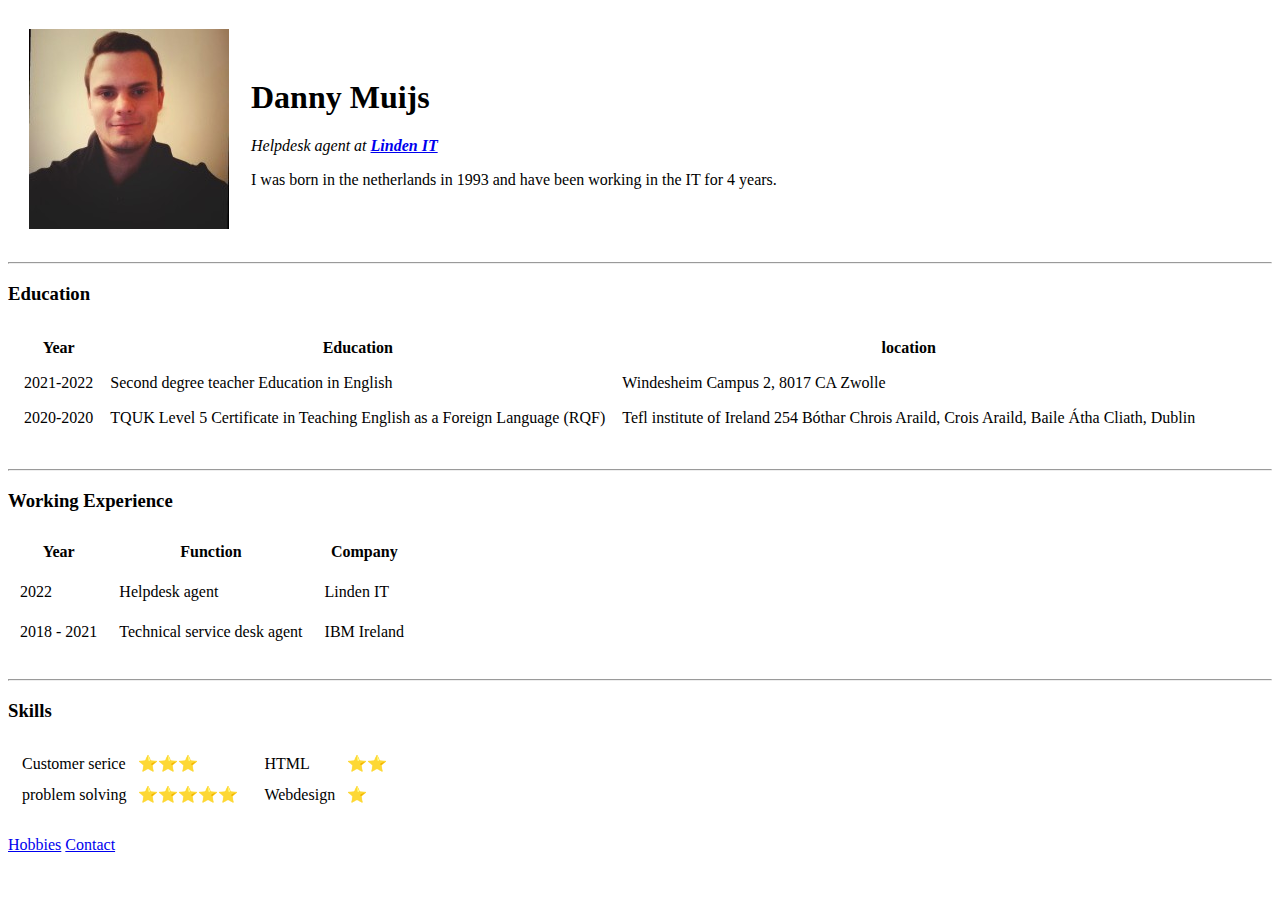
==== index.html @ 8eea300e "Add files via upload" ====
<!DOCTYPE html>
<html lang="en">
<head>
    <meta charset="UTF-8">
    <meta http-equiv="X-UA-Compatible" content="IE=edge">
    <meta name="viewport" content="width=device-width, initial-scale=1.0">
    <title>Danny's personal site</title>
</head>
<body>
    <table cellspacing="20">
        <tr>
            <td><img src="img\profilepic.jpg" sizes="1, 1" alt="Profile picute of Danny Muijs"></td>
            <td><h1>Danny Muijs</h1>
                <p><em>Helpdesk agent at  <a href="https://linden-it.com/?creative=489729569034&keyword=linden%20it&matchtype=e&network=g&device=c&gclid=CjwKCAjw2f-VBhAsEiwAO4lNeLTTnmZ4fYAHEWc9xFS6N246PMO1slwIfN7_EBMMfT_gnp2p427boxoCN8EQAvD_BwE"> <b> Linden IT </b></a> </em></p>
                 <p>I was born in the netherlands in  1993 and have been working in the IT for 4 years.</p></td>
                </tr>
    </table>
    
    <hr>
    <h3>Education</h3>
    <table cellspacing ="15">
        <thead>
            <tr>
            <th>Year</th>
            <th> Education</th>
            <th>location</th>
            </tr>
        </thead>

        <tbody>
            <tr>
                <td>2021-2022</td>
                <td>Second degree teacher Education in English</td>
                <td>Windesheim Campus 2, 8017 CA Zwolle</td>
            </tr>
            <tr>
                <td>2020-2020</td>
                <td>TQUK Level 5 Certificate in Teaching English as a 
                    Foreign Language (RQF)</td>
                <td>Tefl institute of Ireland 254 Bóthar Chrois Araild, Crois Araild, 
                    Baile Átha Cliath, Dublin</td>
            </tr>
        </tbody>
   
    </table>
        <br>
        <hr>
        <table cellpadding="10">
        

        <h3>Working Experience</h3>
            <tr>
                <th>Year</th>
                <th>Function</th>
                <th>Company</th> 
            </tr>
            <tr>
                <td>2022 </td>
                <td>Helpdesk agent </td>
                <td>Linden IT</td>
            </tr>
            <TR>
                <td>2018 - 2021</td>
                <td>Technical service desk agent</td>
                <td>IBM Ireland</td>
            </TR>
        </table>
        <br>
        <hr>

        <h3>Skills</h3>
        <table >
            <tr>

                <td>
                    <table cellspacing = "10" >
                        <tr>
                            <td>Customer serice</td>
                            <td>⭐⭐⭐</td>
                        </tr>
                        <tr>
                            <td>problem solving</td>
                            <td>⭐⭐⭐⭐⭐</td>
                        </tr>
                    </table>
                    <td>
                        <table cellspacing = "10">
                            <tr>
                                <td> HTML</td>
                                <td>⭐⭐</td>
                            </tr>
                            <tr>
                                <td>Webdesign</td>
                                <td>⭐</td>
                            </tr>
                        </table>
                    </td>
                </td>
            </tr>
            

            
        </table>

        <br>
        <a href="hobbies.html">Hobbies</a>
        <a href="Contact.html">Contact</a>
    </ul>
 
</body>
</html>
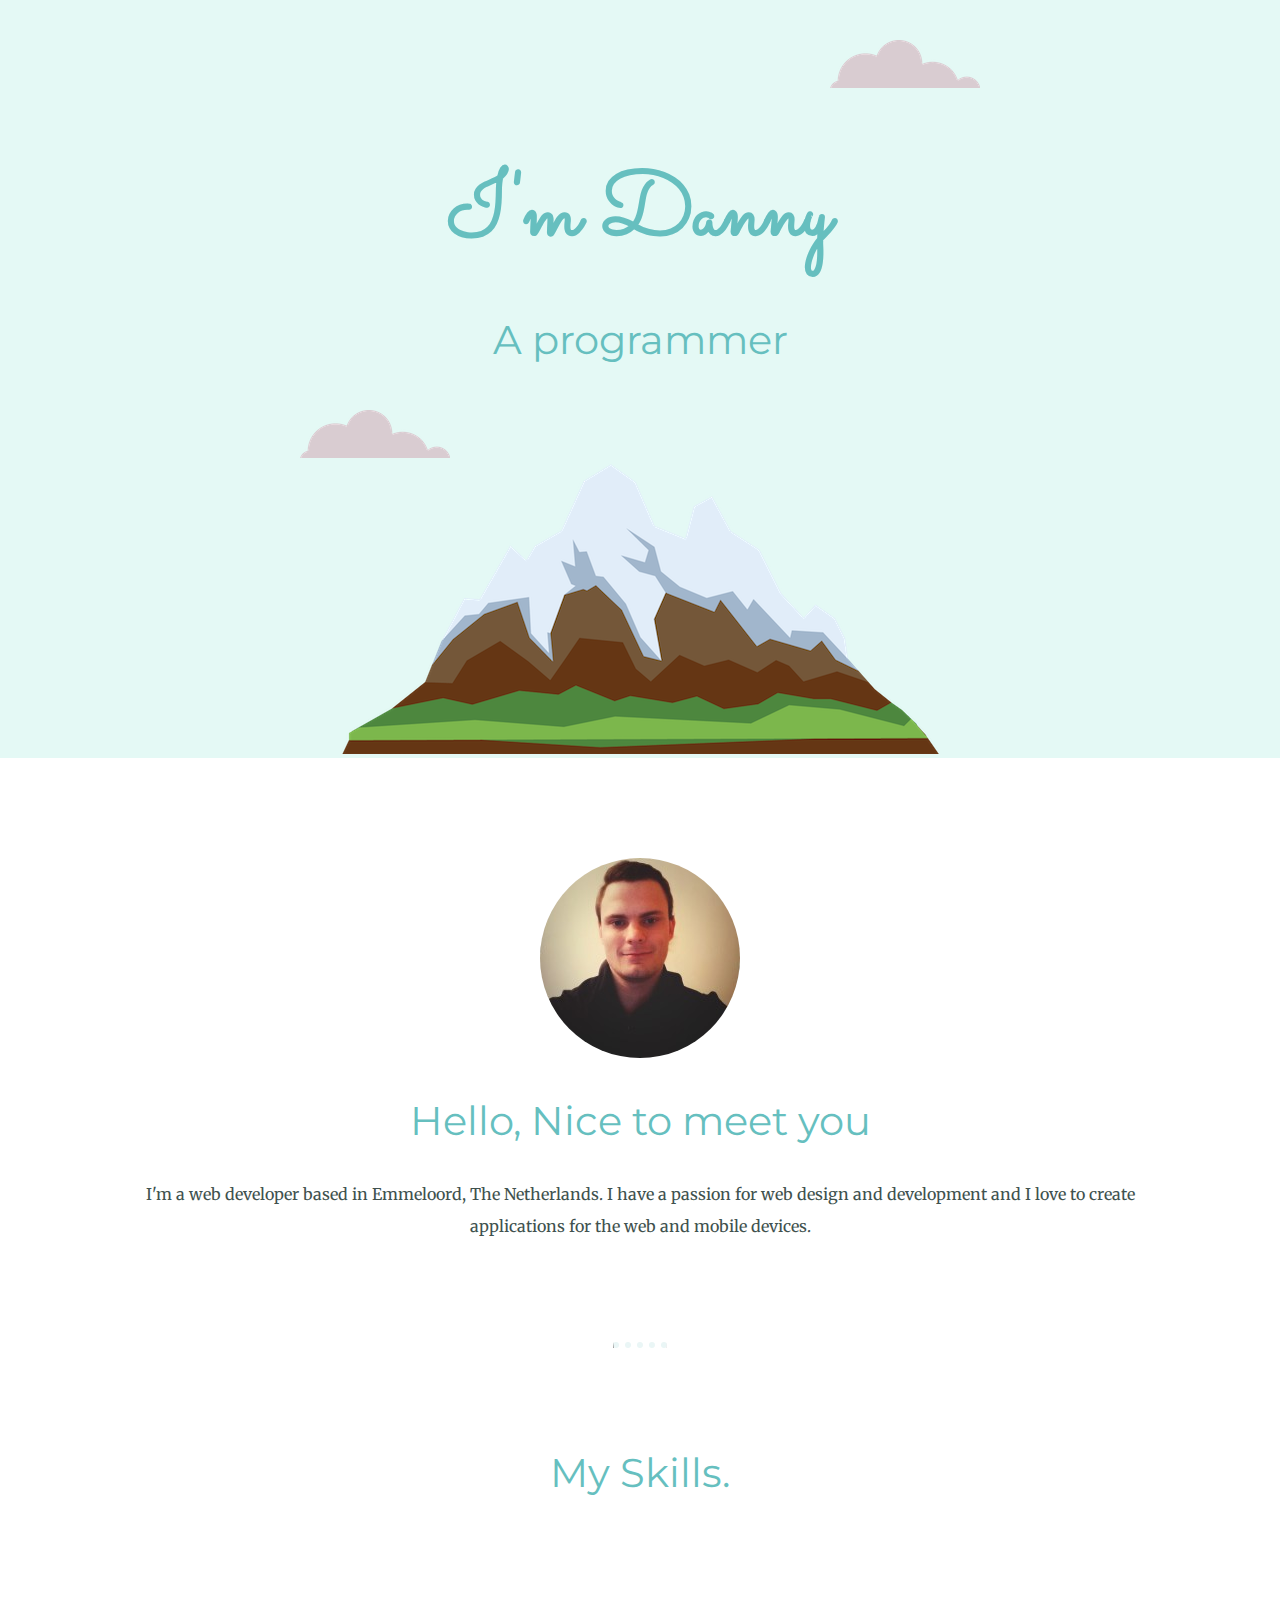
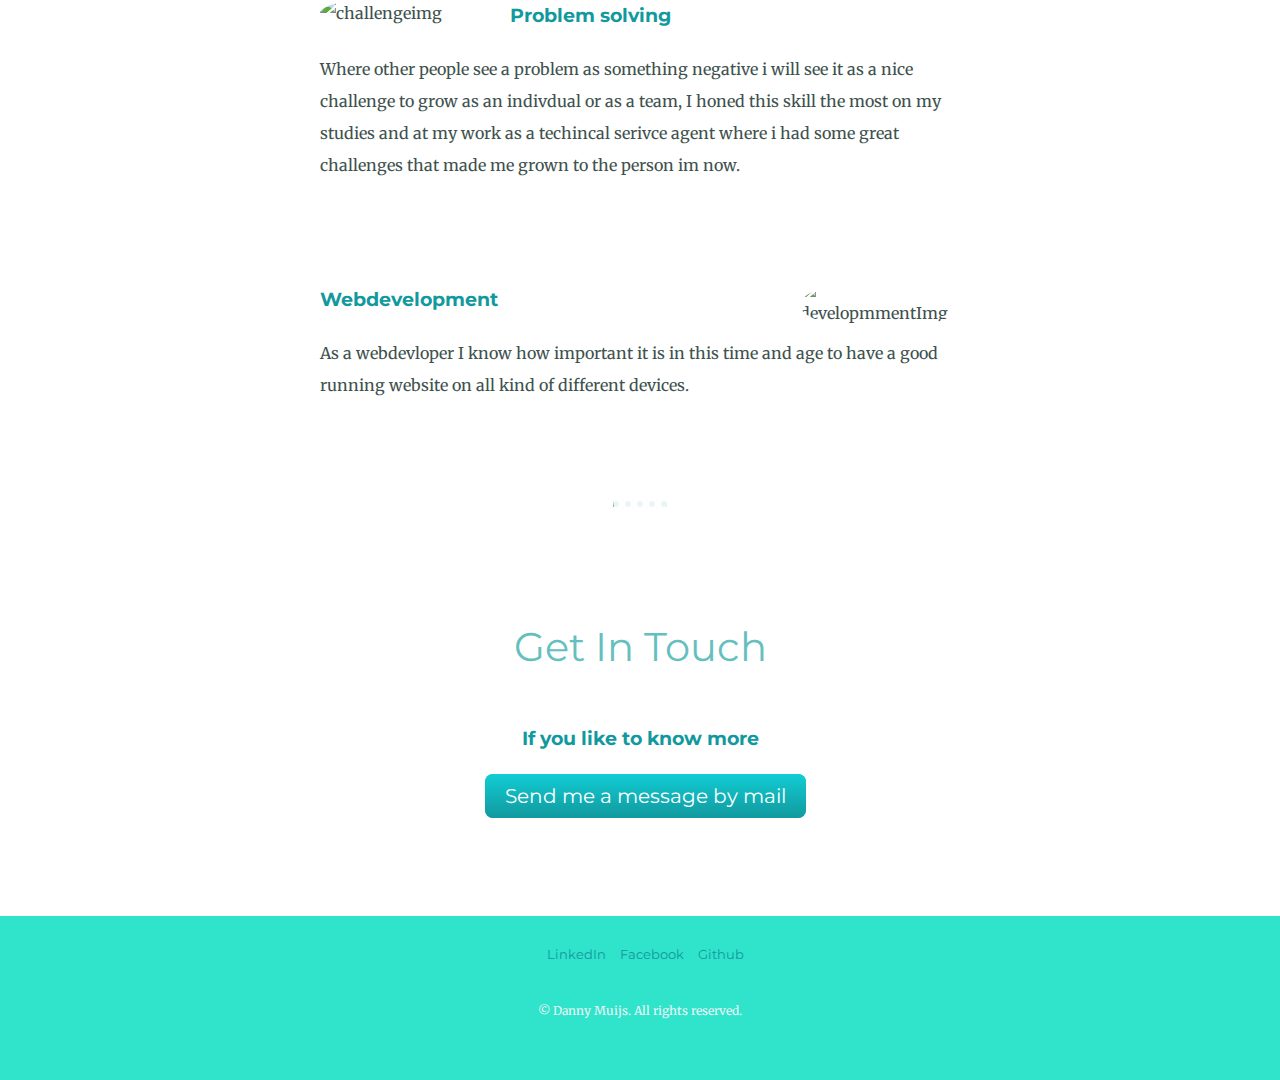
==== commit 29ea629d: "Add files via upload" ====
--- a/index.html
+++ b/index.html
@@ -4,108 +4,64 @@
     <meta charset="UTF-8">
     <meta http-equiv="X-UA-Compatible" content="IE=edge">
     <meta name="viewport" content="width=device-width, initial-scale=1.0">
-    <title>Danny's personal site</title>
+    <title>Danny Muijs</title>
+    <link rel="stylesheet" type="text/css" href= "css\style.css">
+    <link rel="icon" href="\favicon.ico?v=2">
+    <link rel="preconnect" href="https://fonts.googleapis.com">
+    <link rel="preconnect" href="https://fonts.gstatic.com" crossorigin>
+    <link href="https://fonts.googleapis.com/css2?family=Merriweather&family=Montserrat&family=Sacramento&display=swap" rel="stylesheet">
+
 </head>
 <body>
-    <table cellspacing="20">
-        <tr>
-            <td><img src="img\profilepic.jpg" sizes="1, 1" alt="Profile picute of Danny Muijs"></td>
-            <td><h1>Danny Muijs</h1>
-                <p><em>Helpdesk agent at  <a href="https://linden-it.com/?creative=489729569034&keyword=linden%20it&matchtype=e&network=g&device=c&gclid=CjwKCAjw2f-VBhAsEiwAO4lNeLTTnmZ4fYAHEWc9xFS6N246PMO1slwIfN7_EBMMfT_gnp2p427boxoCN8EQAvD_BwE"> <b> Linden IT </b></a> </em></p>
-                 <p>I was born in the netherlands in  1993 and have been working in the IT for 4 years.</p></td>
-                </tr>
-    </table>
+    <div class="topcontainer">
+        <img class="top-cloud" src="images\cloud.png" alt="cloud-image">
+        <h1>I'm Danny</h1>
+        <h2>A programmer</h2>    
+        <img class="bottom-cloud" src="images\cloud.png" alt="cloud-image">
+        <img src="images\mountain.png" alt="mountain-image">
+    </div>
+
+    <div class="middle-container">
+        <div class="profile">
+          <img class="profilepic" src="images\profilepic.jpg" alt="profile" >
+          <h2>Hello, Nice to meet you</h2>
+          <p class="intro">I'm a web developer based in Emmeloord, The Netherlands. I have a passion for web design and development and I love to create applications for the web and mobile devices.</p>
+        </div>
+        <hr>
+        <div class="skills">
+          <h2>My Skills.</h2>
+          <div class="skill-row">
+            <img class="challenge" src="https://media-exp1.licdn.com/dms/image/C4D12AQGWEfzDGqJfbg/article-cover_image-shrink_600_2000/0/1520241825113?e=1658361600&v=beta&t=XXKCXYvFP_a_a7CSkIfLjPBiuQ7zfCsazkhl3ABDO8o" alt="challengeimg">
+            <h3>Problem solving</h3>
+            <p>Where other people see a problem as something negative i will see it as a nice challenge to grow as an indivdual or as a team,
+               I honed this skill the most on my studies and at my work as a techincal serivce agent where i had some great challenges that made me grown to the person im now.</p>
+          </div>
+          <div class="skill-row">
+            <img class="Webdevelopment" src="https://cdn.dribbble.com/users/56427/screenshots/6003020/budio_hero_illustration_for_animation_2_still_2x.gif?compress=1&resize=400x300" alt="developmmentImg">
+            <h3>Webdevelopment</h3>
+            <p class="">As a webdevloper I know how important it is in this time and age to have a good running website on all kind of different devices. </p>
+          </div>
+        </div>
+        <hr>
+        <div class="contact-me">
+          <h2>Get In Touch</h2>
+          <h3>If you like to know more</h3>
+          <a class="btn" href="mailto:danny.muijs@outlook.com">Send me a message by mail</a>
+          
     
-    <hr>
-    <h3>Education</h3>
-    <table cellspacing ="15">
-        <thead>
-            <tr>
-            <th>Year</th>
-            <th> Education</th>
-            <th>location</th>
-            </tr>
-        </thead>
+          
+        </div>
+      </div>
+      
+      
+      <div class="bottom-container">
+        <a class="footer-link" href="https://www.linkedin.com/in/danny-muijs-77856b94//">LinkedIn</a>
+        <a class="footer-link" href="https://www.facebook.com/danny.muijs/">Facebook</a>
+        <a class="footer-link" href="https://github.com/DannyMuijs">Github</a>
+        <p class="trademark">© Danny Muijs. All rights reserved.</p>
+      </div>
+      
 
-        <tbody>
-            <tr>
-                <td>2021-2022</td>
-                <td>Second degree teacher Education in English</td>
-                <td>Windesheim Campus 2, 8017 CA Zwolle</td>
-            </tr>
-            <tr>
-                <td>2020-2020</td>
-                <td>TQUK Level 5 Certificate in Teaching English as a 
-                    Foreign Language (RQF)</td>
-                <td>Tefl institute of Ireland 254 Bóthar Chrois Araild, Crois Araild, 
-                    Baile Átha Cliath, Dublin</td>
-            </tr>
-        </tbody>
-   
-    </table>
-        <br>
-        <hr>
-        <table cellpadding="10">
-        
 
-        <h3>Working Experience</h3>
-            <tr>
-                <th>Year</th>
-                <th>Function</th>
-                <th>Company</th> 
-            </tr>
-            <tr>
-                <td>2022 </td>
-                <td>Helpdesk agent </td>
-                <td>Linden IT</td>
-            </tr>
-            <TR>
-                <td>2018 - 2021</td>
-                <td>Technical service desk agent</td>
-                <td>IBM Ireland</td>
-            </TR>
-        </table>
-        <br>
-        <hr>
-
-        <h3>Skills</h3>
-        <table >
-            <tr>
-
-                <td>
-                    <table cellspacing = "10" >
-                        <tr>
-                            <td>Customer serice</td>
-                            <td>⭐⭐⭐</td>
-                        </tr>
-                        <tr>
-                            <td>problem solving</td>
-                            <td>⭐⭐⭐⭐⭐</td>
-                        </tr>
-                    </table>
-                    <td>
-                        <table cellspacing = "10">
-                            <tr>
-                                <td> HTML</td>
-                                <td>⭐⭐</td>
-                            </tr>
-                            <tr>
-                                <td>Webdesign</td>
-                                <td>⭐</td>
-                            </tr>
-                        </table>
-                    </td>
-                </td>
-            </tr>
-            
-
-            
-        </table>
-
-        <br>
-        <a href="hobbies.html">Hobbies</a>
-        <a href="Contact.html">Contact</a>
-    </ul>
- 
 </body>
 </html>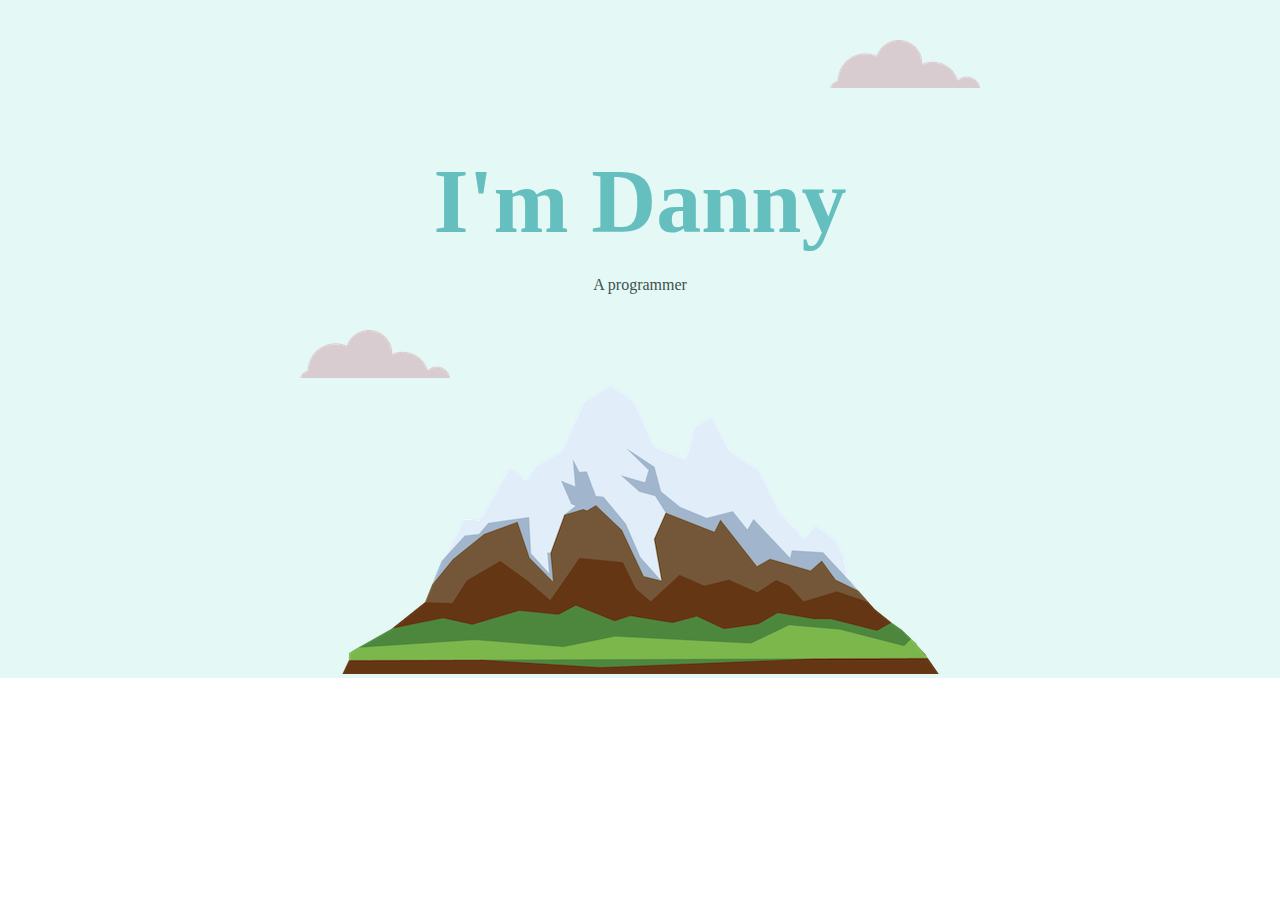
==== commit de3727ba: "Add files via upload" ====
--- a/index.html
+++ b/index.html
@@ -7,61 +7,21 @@
     <title>Danny Muijs</title>
     <link rel="stylesheet" type="text/css" href= "css\style.css">
     <link rel="icon" href="\favicon.ico?v=2">
-    <link rel="preconnect" href="https://fonts.googleapis.com">
-    <link rel="preconnect" href="https://fonts.gstatic.com" crossorigin>
-    <link href="https://fonts.googleapis.com/css2?family=Merriweather&family=Montserrat&family=Sacramento&display=swap" rel="stylesheet">
-
 </head>
 <body>
     <div class="topcontainer">
         <img class="top-cloud" src="images\cloud.png" alt="cloud-image">
         <h1>I'm Danny</h1>
-        <h2>A programmer</h2>    
+        <p>A programmer</p>    
         <img class="bottom-cloud" src="images\cloud.png" alt="cloud-image">
         <img src="images\mountain.png" alt="mountain-image">
     </div>
+    <div class="middlecontainer">
 
-    <div class="middle-container">
-        <div class="profile">
-          <img class="profilepic" src="images\profilepic.jpg" alt="profile" >
-          <h2>Hello, Nice to meet you</h2>
-          <p class="intro">I'm a web developer based in Emmeloord, The Netherlands. I have a passion for web design and development and I love to create applications for the web and mobile devices.</p>
-        </div>
-        <hr>
-        <div class="skills">
-          <h2>My Skills.</h2>
-          <div class="skill-row">
-            <img class="challenge" src="https://media-exp1.licdn.com/dms/image/C4D12AQGWEfzDGqJfbg/article-cover_image-shrink_600_2000/0/1520241825113?e=1658361600&v=beta&t=XXKCXYvFP_a_a7CSkIfLjPBiuQ7zfCsazkhl3ABDO8o" alt="challengeimg">
-            <h3>Problem solving</h3>
-            <p>Where other people see a problem as something negative i will see it as a nice challenge to grow as an indivdual or as a team,
-               I honed this skill the most on my studies and at my work as a techincal serivce agent where i had some great challenges that made me grown to the person im now.</p>
-          </div>
-          <div class="skill-row">
-            <img class="Webdevelopment" src="https://cdn.dribbble.com/users/56427/screenshots/6003020/budio_hero_illustration_for_animation_2_still_2x.gif?compress=1&resize=400x300" alt="developmmentImg">
-            <h3>Webdevelopment</h3>
-            <p class="">As a webdevloper I know how important it is in this time and age to have a good running website on all kind of different devices. </p>
-          </div>
-        </div>
-        <hr>
-        <div class="contact-me">
-          <h2>Get In Touch</h2>
-          <h3>If you like to know more</h3>
-          <a class="btn" href="mailto:danny.muijs@outlook.com">Send me a message by mail</a>
-          
-    
-          
-        </div>
-      </div>
-      
-      
-      <div class="bottom-container">
-        <a class="footer-link" href="https://www.linkedin.com/in/danny-muijs-77856b94//">LinkedIn</a>
-        <a class="footer-link" href="https://www.facebook.com/danny.muijs/">Facebook</a>
-        <a class="footer-link" href="https://github.com/DannyMuijs">Github</a>
-        <p class="trademark">© Danny Muijs. All rights reserved.</p>
-      </div>
-      
+    </div>
+    <div class="bottomcontainer">
 
+    </div>
 
 </body>
 </html>